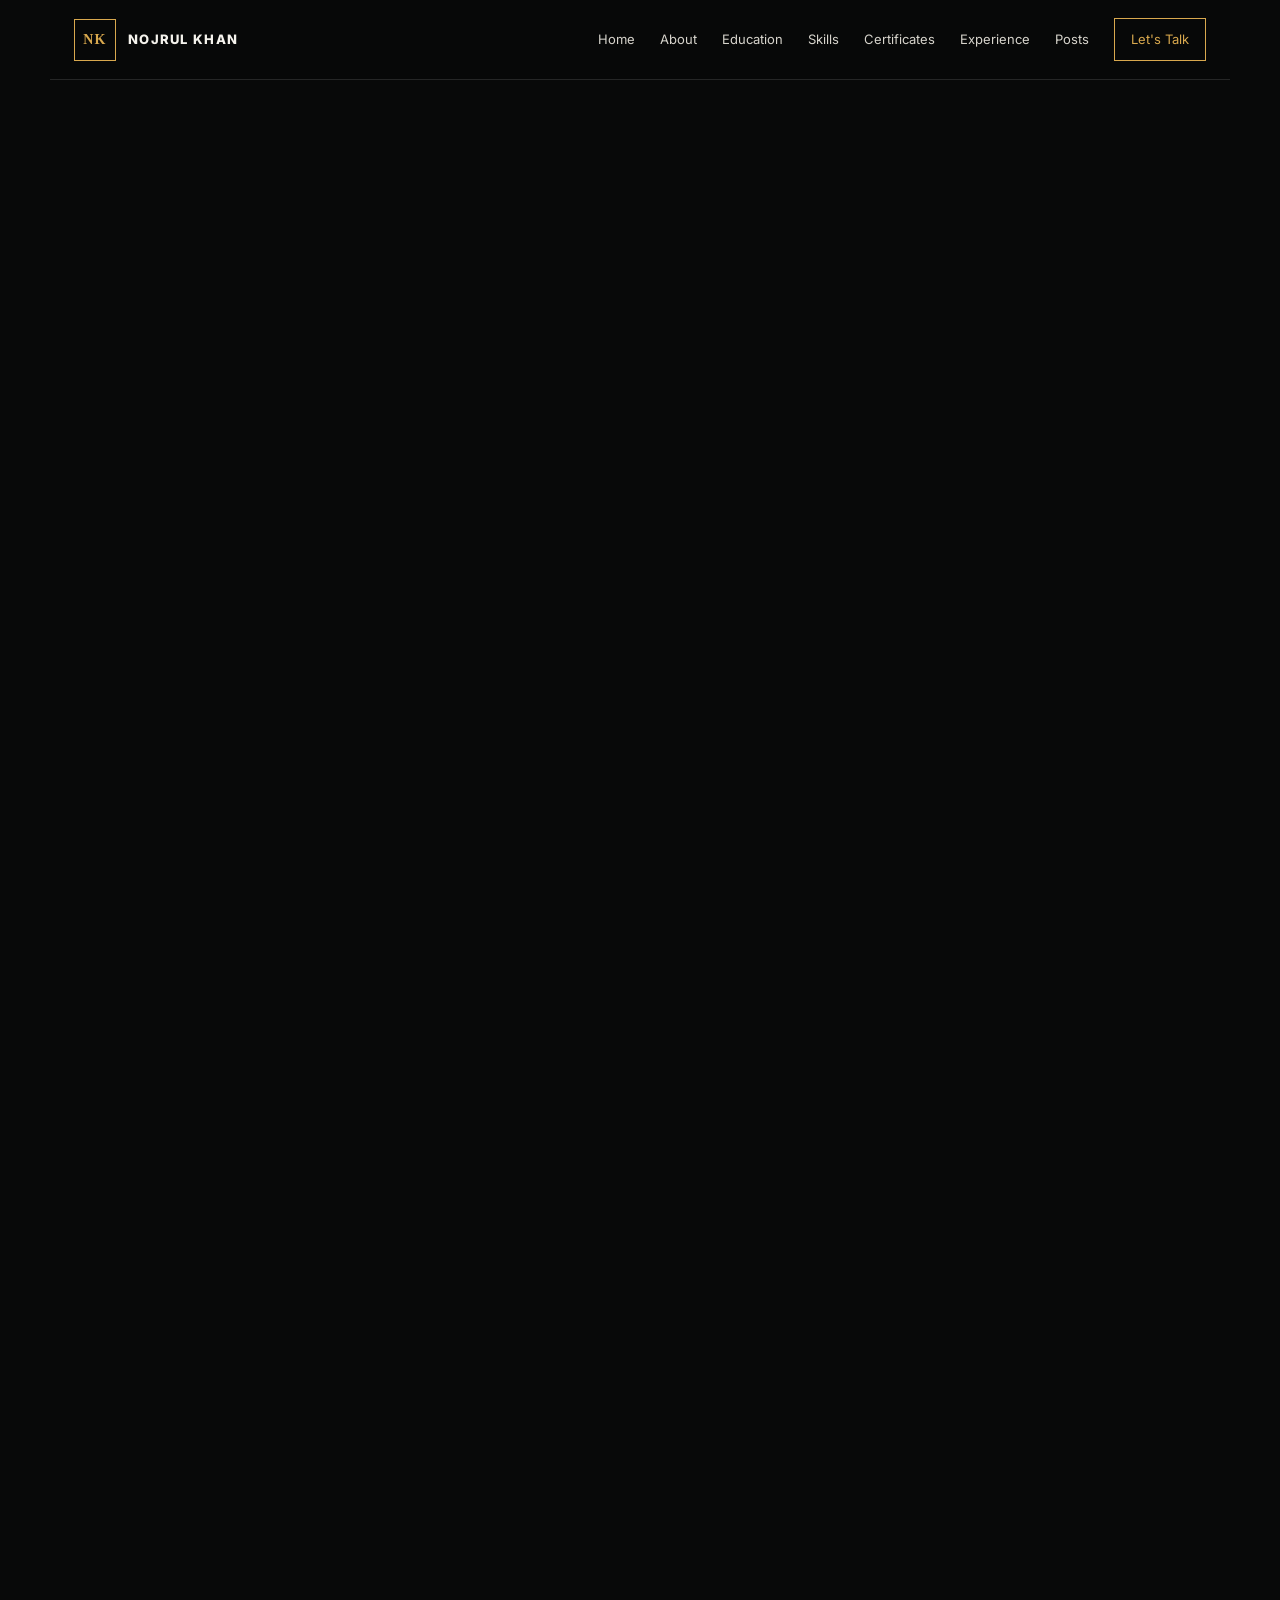
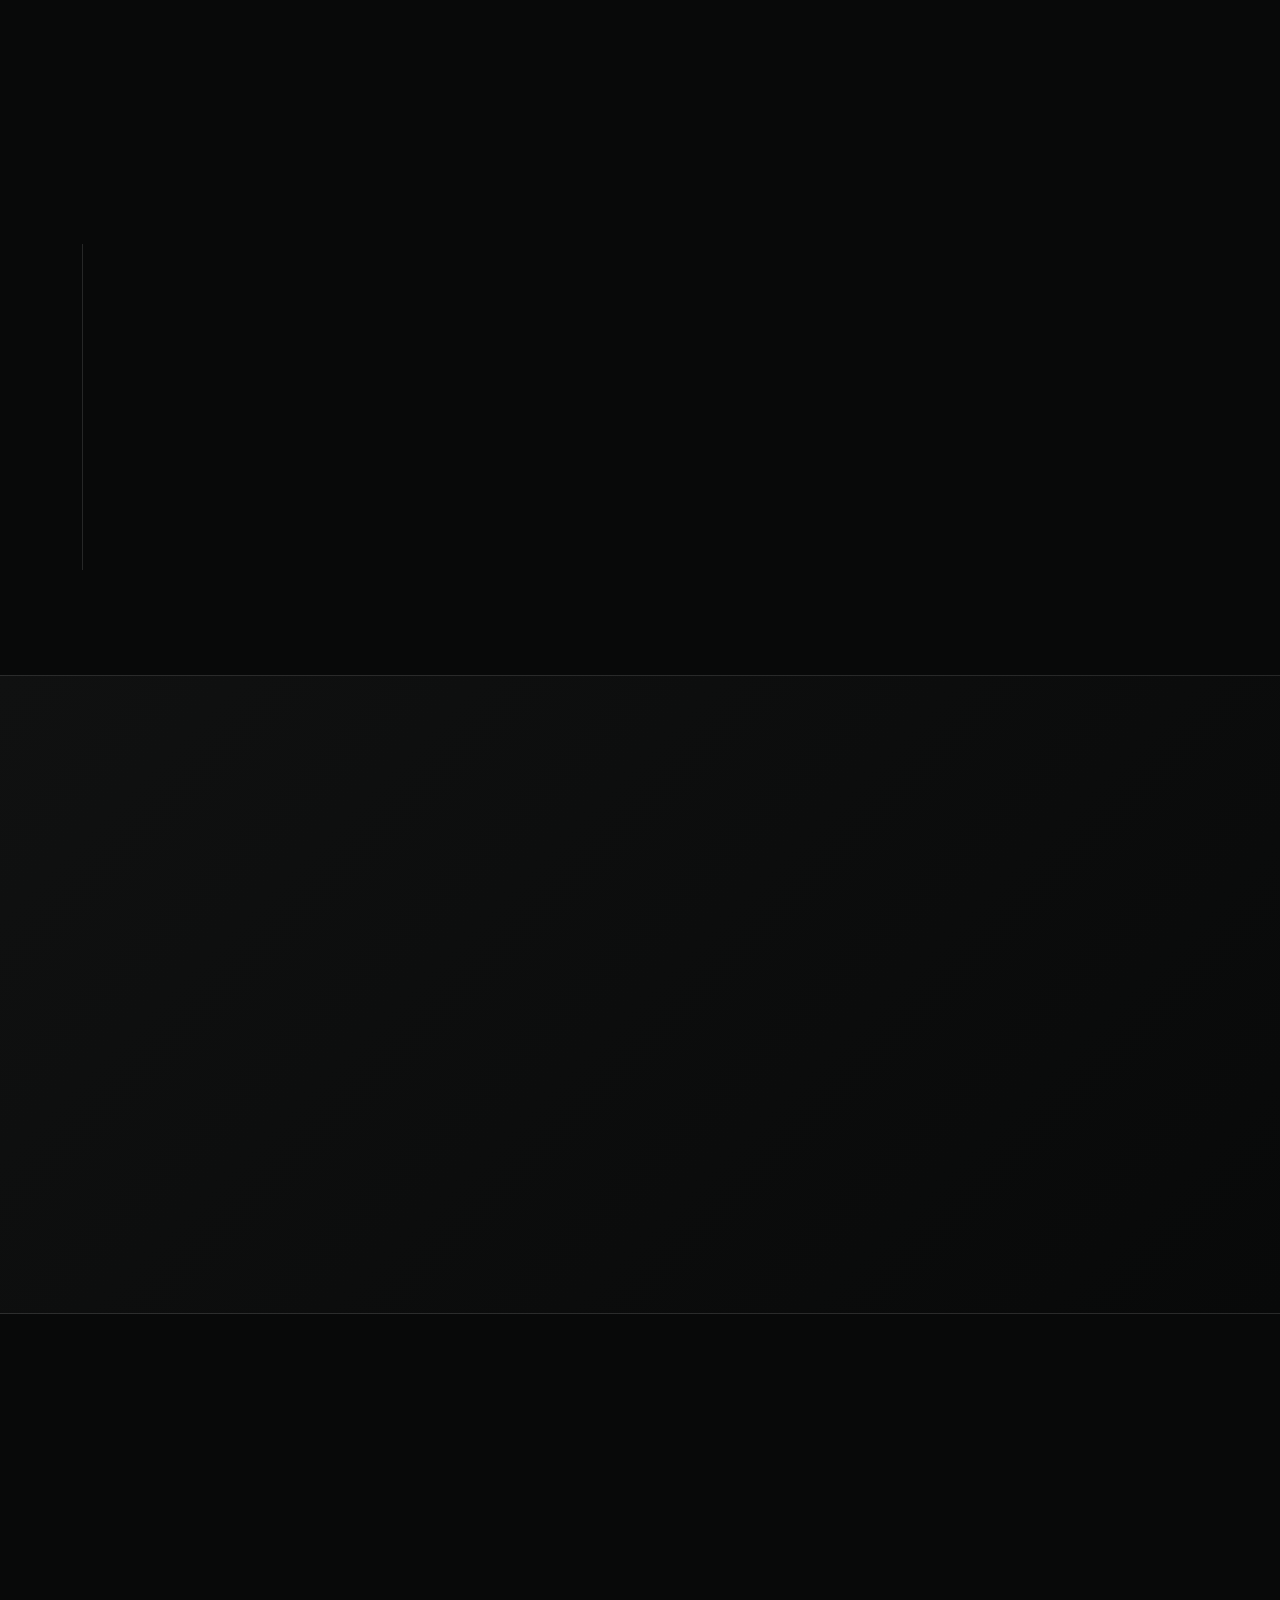
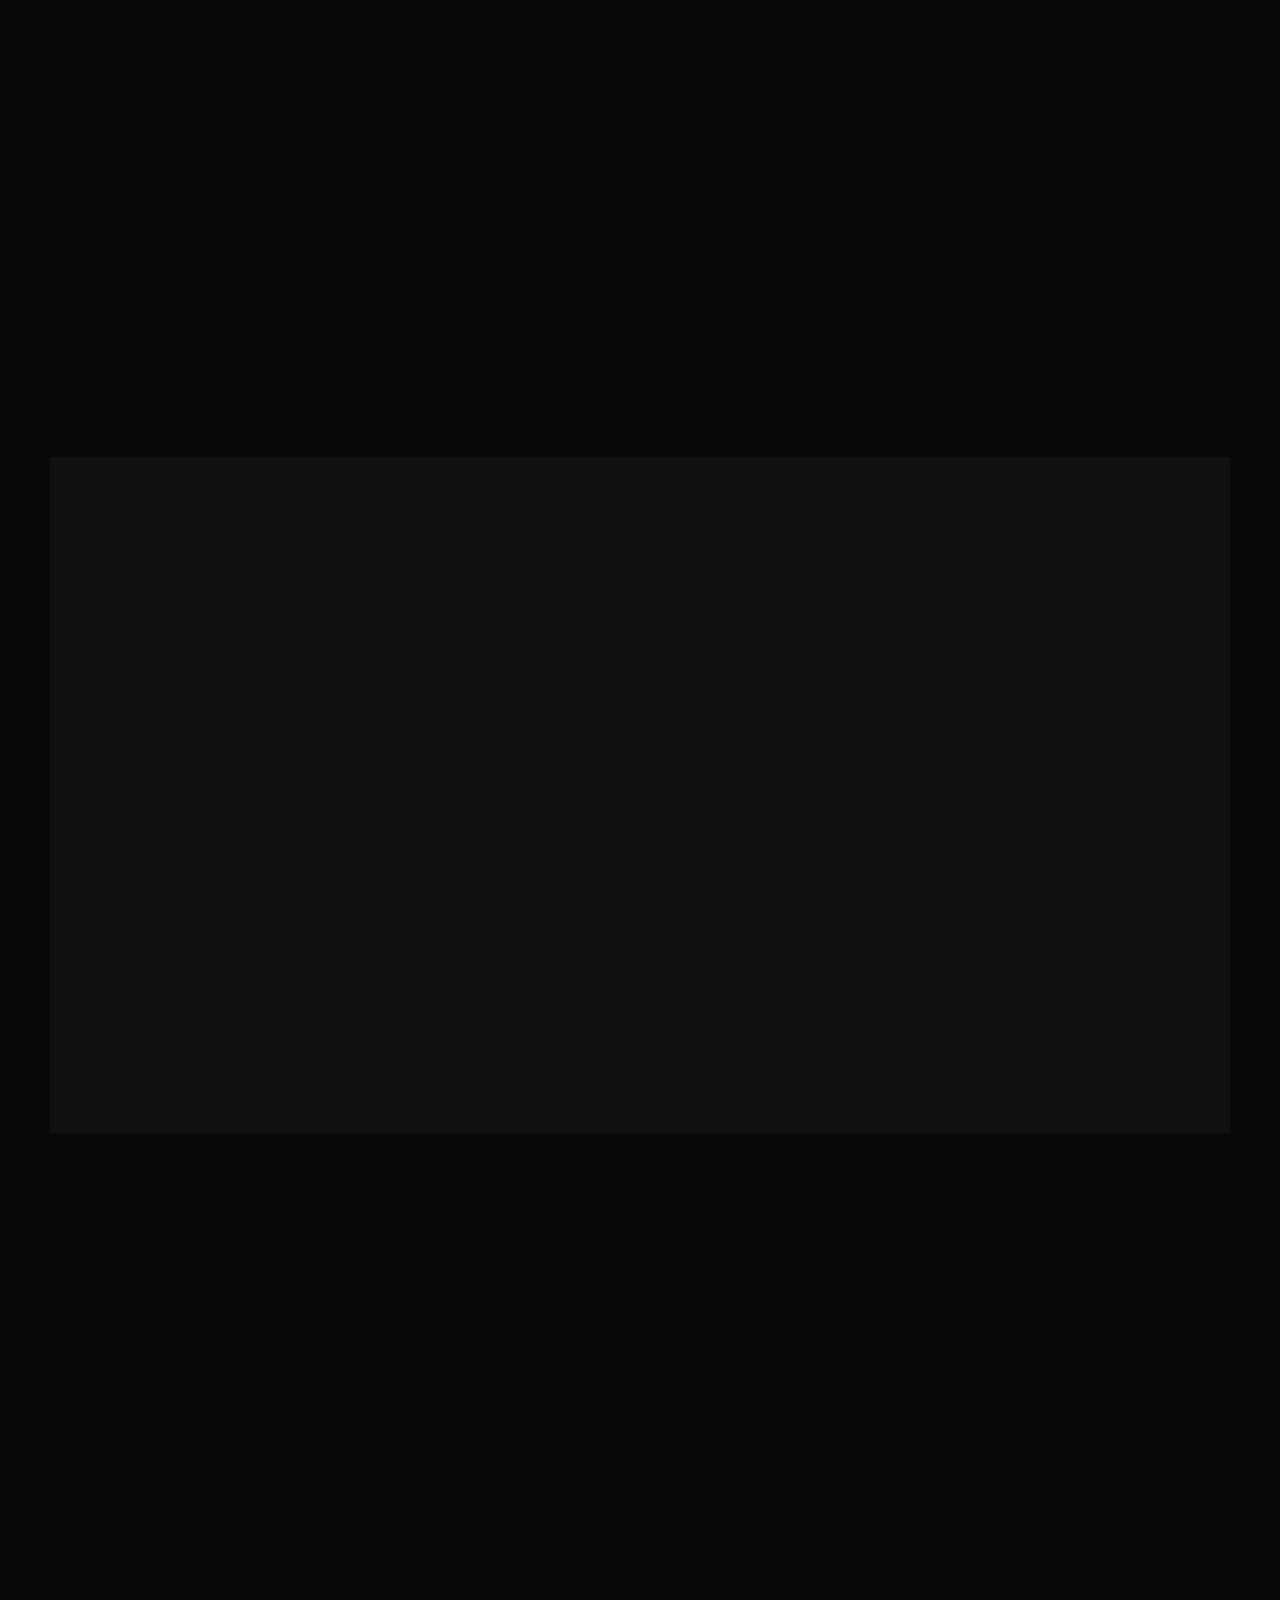
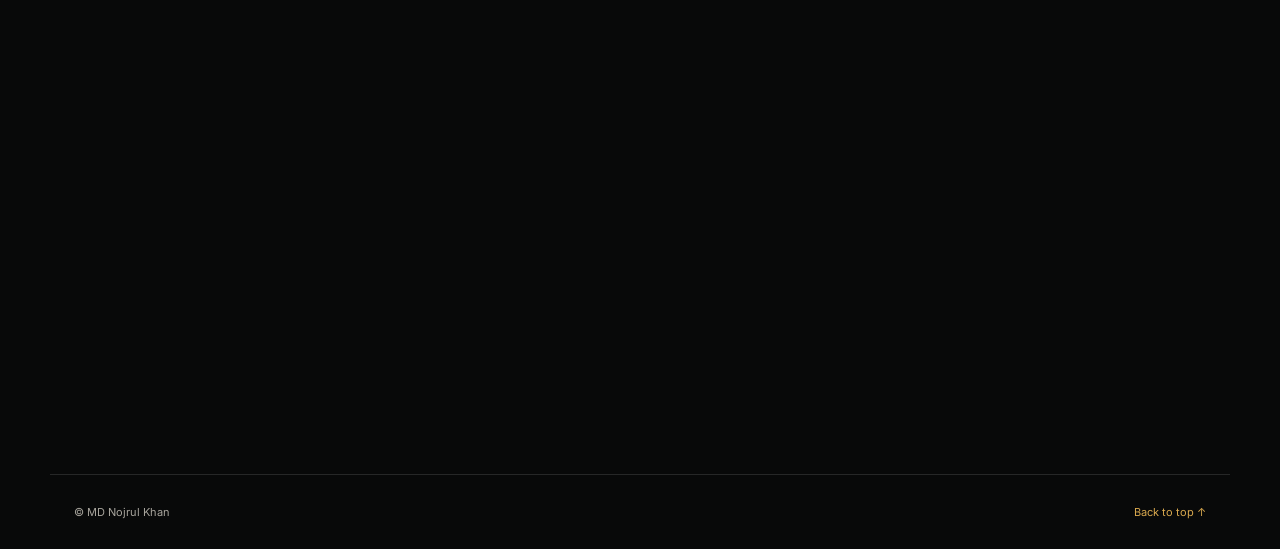
==== index.html @ e227c8af "Add files via upload" ====
<!doctype html>
<html lang="en">
<head>
  <meta charset="utf-8">
  <meta name="viewport" content="width=device-width, initial-scale=1">
  <meta name="description" content="MD Nojrul Khan — Business Management Professional">
  <title>MD Nojrul Khan | Business Management Professional</title>
  <link rel="preconnect" href="https://fonts.googleapis.com">
  <link rel="preconnect" href="https://fonts.gstatic.com" crossorigin>
  <link href="https://fonts.googleapis.com/css2?family=Inter:wght@400;500;600;700;800&family=Playfair+Display:wght@600;700&display=swap" rel="stylesheet">
  <link rel="stylesheet" href="style.css">
</head>
<body>
  <header class="site-header">
    <a class="brand" href="#home" aria-label="MD Nojrul Khan home">
      <span class="brand-mark">NK</span>
      <span class="brand-name">NOJRUL KHAN</span>
    </a>
    <button class="menu-toggle" aria-label="Open menu" aria-expanded="false">☰</button>
    <nav class="nav">
      <a href="#home">Home</a>
      <a href="#about">About</a>
      <a href="#education">Education</a>
      <a href="#skills">Skills</a>
      <a href="#certifications">Certificates</a>
      <a href="#experience">Experience</a>
      <a href="#posts">Posts</a>
      <a class="nav-cta" href="#contact">Let's Talk</a>
    </nav>
  </header>

  <main>
    <section id="home" class="hero section">
      <div class="hero-copy reveal">
        <p class="eyebrow">BUSINESS MANAGEMENT PROFESSIONAL</p>
        <h1>MD <span>NOJRUL KHAN</span></h1>
        <p class="hero-lead">
          A motivated Business Management professional focused on communication,
          teamwork, problem solving and practical business skills.
        </p>
        <div class="hero-actions">
          <a class="btn btn-primary" href="#about">Explore My Profile</a>
          <a class="btn btn-outline" href="mailto:nojrulkhan5268@gmail.com">Contact Me</a>
        </div>
        <div class="quick-info">
          <span>📍 Moulvibazar, Bangladesh</span>
          <span>✉️ nojrulkhan5268@gmail.com</span>
        </div>
      </div>
      <div class="hero-photo-wrap reveal">
        <div class="glow"></div>
        <img class="hero-photo" src="assets/profile-photo.png" alt="Portrait of MD Nojrul Khan">
        <div class="photo-card">
          <strong>Business Management</strong>
          <span>OTHM Level 5 • In Progress</span>
        </div>
      </div>
    </section>

    <section class="stats section reveal" aria-label="Profile highlights">
      <div><strong>3+</strong><span>Years Experience</span></div>
      <div><strong>7+</strong><span>Certificates</span></div>
      <div><strong>5</strong><span>Core Skills</span></div>
      <div><strong>3</strong><span>Languages</span></div>
    </section>

    <section id="about" class="section split">
      <div class="section-heading reveal">
        <p class="eyebrow">ABOUT ME</p>
        <h2>Building a strong foundation for a professional career.</h2>
      </div>
      <div class="about-copy reveal">
        <p>
          I am a motivated and dedicated Business Management student with a strong
          foundation in computer skills, communication and problem-solving abilities.
          I am currently pursuing an OTHM Level 5 Extended Diploma in Business
          Management.
        </p>
        <p>
          I am interested in applying my knowledge in a professional environment,
          continuing to learn and grow, and contributing positively to an organization.
        </p>
        <div class="about-pills">
          <span>Communication</span><span>Teamwork</span><span>Project Management</span>
          <span>Problem Solving</span><span>MS Office</span>
        </div>
      </div>
    </section>

    <section id="education" class="section">
      <div class="section-heading reveal">
        <p class="eyebrow">EDUCATION</p>
        <h2>Academic journey</h2>
      </div>
      <div class="timeline">
        <article class="timeline-item reveal">
          <span class="timeline-dot"></span>
          <div>
            <p class="timeline-date">IN PROGRESS</p>
            <h3>OTHM Diploma Extended Level 5 in Business Management</h3>
            <p>OTHM (UK)</p>
          </div>
        </article>
        <article class="timeline-item reveal">
          <span class="timeline-dot"></span>
          <div>
            <p class="timeline-date">120 CREDITS</p>
            <h3>OTHM Diploma Level 3 in Business Management</h3>
            <p>OTHM (UK)</p>
          </div>
        </article>
        <article class="timeline-item reveal">
          <span class="timeline-dot"></span>
          <div>
            <p class="timeline-date">GPA 3.11 / 5.00</p>
            <h3>Secondary School Certificate (SSC)</h3>
            <p>Bangladesh</p>
          </div>
        </article>
      </div>
    </section>

    <section id="skills" class="section dark-section">
      <div class="section-heading reveal">
        <p class="eyebrow">SKILLS & LANGUAGES</p>
        <h2>What I bring to a team</h2>
      </div>
      <div class="skill-grid">
        <article class="skill-card reveal"><span>01</span><h3>Communication</h3><p>Clear, respectful and professional communication.</p></article>
        <article class="skill-card reveal"><span>02</span><h3>Teamwork</h3><p>Collaborating with others to achieve shared goals.</p></article>
        <article class="skill-card reveal"><span>03</span><h3>Project Management</h3><p>Organizing tasks, priorities and responsibilities.</p></article>
        <article class="skill-card reveal"><span>04</span><h3>Problem Solving</h3><p>Approaching operational challenges with practical solutions.</p></article>
        <article class="skill-card reveal"><span>05</span><h3>MS Office</h3><p>Computer skills across common Microsoft Office tools.</p></article>
      </div>
      <div class="language-row reveal">
        <div><strong>Bengali</strong><span>Fluent</span></div>
        <div><strong>English</strong><span>Good</span></div>
        <div><strong>Hindi</strong><span>Basic</span></div>
      </div>
    </section>

    <section id="certifications" class="section">
      <div class="section-heading reveal">
        <p class="eyebrow">CERTIFICATIONS</p>
        <h2>Continuous learning</h2>
      </div>
      <div class="cert-grid">
        <article class="cert reveal"><span>01</span><div><h3>Digital Leadership in Business</h3><p>Simplilearn SkillUp</p></div></article>
        <article class="cert reveal"><span>02</span><div><h3>Microsoft PowerPoint Basics</h3><p>Robi 10 Minute School / MuktoPaath</p></div></article>
        <article class="cert reveal"><span>03</span><div><h3>Google Drive</h3><p>Simplilearn SkillUp</p></div></article>
        <article class="cert reveal"><span>04</span><div><h3>English for Everyday</h3><p>10 Minute School / a2i</p></div></article>
        <article class="cert reveal"><span>05</span><div><h3>Business Management Strategies for Beginners</h3><p>MindLuster</p></div></article>
        <article class="cert reveal"><span>06</span><div><h3>Career Guidance</h3><p>10 Minute School / a2i</p></div></article>
        <article class="cert reveal"><span>07</span><div><h3>Microsoft Word</h3><p>MindLuster</p></div></article>
      </div>
    </section>

    <section id="experience" class="section experience-section">
      <div class="section-heading reveal">
        <p class="eyebrow">WORK EXPERIENCE</p>
        <h2>Practical experience</h2>
      </div>
      <article class="experience-card reveal">
        <div class="experience-top">
          <div>
            <p class="timeline-date">3 YEARS EXPERIENCE</p>
            <h3>Manager</h3>
          </div>
          <span class="experience-badge">Management</span>
        </div>
        <ul>
          <li>Managed daily office operations efficiently.</li>
          <li>Maintained computer records and office documentation.</li>
          <li>Coordinated with team members to improve productivity.</li>
          <li>Solved operational and customer-related problems effectively.</li>
        </ul>
      </article>
    </section>

    <section id="posts" class="section posts-section">
      <div class="section-heading reveal">
        <p class="eyebrow">BLOG & UPDATES</p>
        <h2>A space for future posts</h2>
        <p class="muted">This section is ready for your future photos, articles, projects and achievements.</p>
      </div>
      <div class="post-placeholder reveal">
        <div class="post-icon">✦</div>
        <div>
          <h3>Your next story can live here.</h3>
          <p>For the first version, this is a clean placeholder. A free CMS/admin publishing system can be connected in the next step so you can publish from your phone without editing code.</p>
        </div>
      </div>
    </section>

    <section id="contact" class="section contact-section">
      <div class="contact-card reveal">
        <div>
          <p class="eyebrow">LET'S CONNECT</p>
          <h2>Let's talk about opportunities.</h2>
          <p class="muted">Available for professional opportunities, collaboration and networking.</p>
        </div>
        <div class="contact-links">
          <a href="tel:+8801624814020">📞 01624814020</a>
          <a href="mailto:nojrulkhan5268@gmail.com">✉️ nojrulkhan5268@gmail.com</a>
          <a href="https://www.linkedin.com/in/md-nojrul-khan-32a55b423" target="_blank" rel="noopener">in LinkedIn Profile</a>
        </div>
      </div>
    </section>
  </main>

  <footer>
    <span>© <span id="year"></span> MD Nojrul Khan</span>
    <a href="#home">Back to top ↑</a>
  </footer>

  <script src="script.js"></script>
</body>
</html>
---- style.css ----
:root{
  --bg:#080909;
  --surface:#101111;
  --surface-2:#151616;
  --text:#f5f3ed;
  --muted:#a8a59d;
  --gold:#d8a84e;
  --gold-2:#f0c56d;
  --line:rgba(255,255,255,.12);
  --max:1180px;
}
*{box-sizing:border-box}
html{scroll-behavior:smooth}
body{margin:0;background:var(--bg);color:var(--text);font-family:Inter,Arial,sans-serif;line-height:1.65}
a{color:inherit;text-decoration:none}
.site-header{position:sticky;top:0;z-index:50;display:flex;align-items:center;justify-content:space-between;max-width:var(--max);margin:auto;padding:18px 24px;background:rgba(8,9,9,.82);backdrop-filter:blur(18px);border-bottom:1px solid var(--line)}
.brand{display:flex;align-items:center;gap:12px;font-weight:800;letter-spacing:.08em}
.brand-mark{display:grid;place-items:center;width:42px;height:42px;border:1px solid var(--gold);color:var(--gold);font-family:Georgia,serif;font-size:14px}
.brand-name{font-size:13px}
.nav{display:flex;align-items:center;gap:25px;font-size:13px;color:#d7d4cc}
.nav a{transition:.2s}
.nav a:hover{color:var(--gold)}
.nav-cta{padding:10px 16px;border:1px solid var(--gold);color:var(--gold)!important}
.menu-toggle{display:none;background:none;border:0;color:var(--text);font-size:24px}
.section{max-width:var(--max);margin:auto;padding:105px 24px}
.hero{min-height:calc(100vh - 80px);display:grid;grid-template-columns:1fr .85fr;gap:70px;align-items:center;padding-top:75px}
.eyebrow{font-size:11px;letter-spacing:.25em;color:var(--gold);font-weight:700;margin:0 0 16px}
h1,h2,h3,p{margin-top:0}
h1{font-family:"Playfair Display",Georgia,serif;font-size:clamp(50px,7vw,88px);line-height:.98;letter-spacing:-.04em;margin-bottom:25px}
h1 span{display:block;color:var(--gold)}
h2{font-family:"Playfair Display",Georgia,serif;font-size:clamp(34px,4vw,56px);line-height:1.08;letter-spacing:-.025em}
h3{line-height:1.25}
.hero-lead{max-width:620px;color:var(--muted);font-size:17px}
.hero-actions{display:flex;gap:13px;flex-wrap:wrap;margin:30px 0}
.btn{display:inline-flex;padding:13px 20px;font-weight:700;font-size:13px;letter-spacing:.02em}
.btn-primary{background:var(--gold);color:#111}
.btn-outline{border:1px solid var(--line)}
.quick-info{display:flex;gap:18px;flex-wrap:wrap;color:#aaa69d;font-size:12px}
.hero-photo-wrap{position:relative;justify-self:end;max-width:490px;width:100%}
.hero-photo{position:relative;z-index:2;width:100%;aspect-ratio:1/1.08;object-fit:cover;object-position:center 15%;display:block;border:1px solid rgba(216,168,78,.45);filter:saturate(.95)}
.glow{position:absolute;inset:8% -4% -3% 4%;background:radial-gradient(circle at 50% 40%,rgba(216,168,78,.3),transparent 57%);filter:blur(20px)}
.photo-card{position:absolute;z-index:3;left:-35px;bottom:25px;background:rgba(16,17,17,.93);border:1px solid var(--line);padding:15px 18px;display:flex;flex-direction:column;box-shadow:0 15px 45px rgba(0,0,0,.35)}
.photo-card strong{font-size:13px}.photo-card span{font-size:11px;color:var(--muted)}
.stats{display:grid;grid-template-columns:repeat(4,1fr);border-top:1px solid var(--line);border-bottom:1px solid var(--line);padding-top:30px;padding-bottom:30px}
.stats div{text-align:center;border-right:1px solid var(--line)}
.stats div:last-child{border-right:0}
.stats strong{display:block;font-family:"Playfair Display",Georgia,serif;color:var(--gold);font-size:38px}
.stats span{font-size:11px;letter-spacing:.12em;text-transform:uppercase;color:var(--muted)}
.split{display:grid;grid-template-columns:.8fr 1.2fr;gap:80px}
.about-copy{color:#cbc7bf;font-size:16px;max-width:680px}
.about-pills{display:flex;flex-wrap:wrap;gap:9px;margin-top:28px}
.about-pills span{border:1px solid var(--line);padding:8px 11px;font-size:11px;color:#d5d0c5}
.section-heading{max-width:720px;margin-bottom:45px}
.muted{color:var(--muted)}
.timeline{border-left:1px solid var(--line);margin-left:8px}
.timeline-item{position:relative;padding:0 0 42px 40px}
.timeline-item:last-child{padding-bottom:0}
.timeline-dot{position:absolute;left:-6px;top:6px;width:11px;height:11px;border-radius:50%;background:var(--gold);box-shadow:0 0 0 5px var(--bg)}
.timeline-date{font-size:10px;letter-spacing:.2em;color:var(--gold);font-weight:700;margin-bottom:8px}
.timeline-item h3{font-size:20px;margin-bottom:5px}
.timeline-item p:last-child{color:var(--muted);margin:0}
.dark-section{max-width:none;background:linear-gradient(135deg,#101111,#080909);border-top:1px solid var(--line);border-bottom:1px solid var(--line);padding-left:max(24px,calc((100% - var(--max))/2 + 24px));padding-right:max(24px,calc((100% - var(--max))/2 + 24px))}
.skill-grid{display:grid;grid-template-columns:repeat(5,1fr);gap:12px;max-width:var(--max)}
.skill-card{border:1px solid var(--line);padding:24px;min-height:190px;background:rgba(255,255,255,.02)}
.skill-card span,.cert>span{color:var(--gold);font-size:11px;letter-spacing:.15em}
.skill-card h3{margin:35px 0 10px;font-size:17px}.skill-card p{font-size:12px;color:var(--muted)}
.language-row{max-width:var(--max);display:grid;grid-template-columns:repeat(3,1fr);gap:12px;margin-top:12px}
.language-row div{padding:18px 20px;border:1px solid var(--line);display:flex;justify-content:space-between}
.language-row span{color:var(--muted);font-size:12px}
.cert-grid{display:grid;grid-template-columns:repeat(2,1fr);gap:12px}
.cert{display:flex;gap:18px;padding:22px;border:1px solid var(--line);background:var(--surface)}
.cert h3{font-size:16px;margin:0 0 5px}.cert p{font-size:12px;color:var(--muted);margin:0}
.experience-section{background:var(--surface)}
.experience-card{max-width:900px;border:1px solid var(--line);padding:35px;background:var(--bg)}
.experience-top{display:flex;justify-content:space-between;align-items:flex-start;gap:20px;border-bottom:1px solid var(--line);padding-bottom:20px;margin-bottom:22px}
.experience-top h3{font-family:"Playfair Display",Georgia,serif;font-size:32px;margin:0}
.experience-badge{border:1px solid rgba(216,168,78,.45);color:var(--gold);padding:7px 11px;font-size:10px;text-transform:uppercase;letter-spacing:.12em}
.experience-card li{color:#c4c0b8;margin:10px 0}
.post-placeholder{display:flex;gap:22px;align-items:center;border:1px dashed rgba(216,168,78,.4);padding:30px;max-width:900px;background:rgba(216,168,78,.03)}
.post-icon{width:54px;height:54px;display:grid;place-items:center;border:1px solid var(--gold);color:var(--gold);font-size:24px;flex:none}
.post-placeholder h3{margin-bottom:8px}
.post-placeholder p{color:var(--muted);margin:0;font-size:14px}
.contact-section{padding-top:40px}
.contact-card{display:grid;grid-template-columns:1fr auto;gap:50px;align-items:center;border:1px solid var(--line);padding:45px;background:linear-gradient(135deg,#151616,#0c0d0d)}
.contact-card h2{margin-bottom:15px}
.contact-links{display:flex;flex-direction:column;gap:12px;font-size:13px}
.contact-links a{padding:10px 0;border-bottom:1px solid var(--line);color:#ddd8cf}
.contact-links a:hover{color:var(--gold)}
footer{max-width:var(--max);margin:auto;padding:28px 24px;display:flex;justify-content:space-between;border-top:1px solid var(--line);font-size:11px;color:var(--muted)}
footer a{color:var(--gold)}
.reveal{opacity:0;transform:translateY(18px);transition:opacity .7s ease,transform .7s ease}
.reveal.visible{opacity:1;transform:none}
@media(max-width:900px){
  .nav{display:none;position:absolute;top:78px;left:12px;right:12px;padding:18px;background:#101111;border:1px solid var(--line);flex-direction:column;align-items:stretch}
  .nav.open{display:flex}.nav a{padding:10px}.menu-toggle{display:block}
  .hero{grid-template-columns:1fr;gap:40px}.hero-photo-wrap{justify-self:center;max-width:520px}
  .stats{grid-template-columns:repeat(2,1fr);gap:20px}.stats div:nth-child(2){border-right:0}
  .split{grid-template-columns:1fr;gap:20px}.skill-grid{grid-template-columns:repeat(2,1fr)}
  .cert-grid{grid-template-columns:1fr}.contact-card{grid-template-columns:1fr}
}
@media(max-width:560px){
  .section{padding:75px 18px}.site-header{padding:14px 18px}.brand-name{display:none}
  h1{font-size:48px}.hero-lead{font-size:15px}.photo-card{left:10px;bottom:10px}
  .stats{grid-template-columns:1fr 1fr}.stats strong{font-size:30px}.stats span{font-size:9px}
  .skill-grid{grid-template-columns:1fr}.language-row{grid-template-columns:1fr}
  .experience-top{flex-direction:column}.post-placeholder{align-items:flex-start;flex-direction:column}
  footer{padding:22px 18px}
}
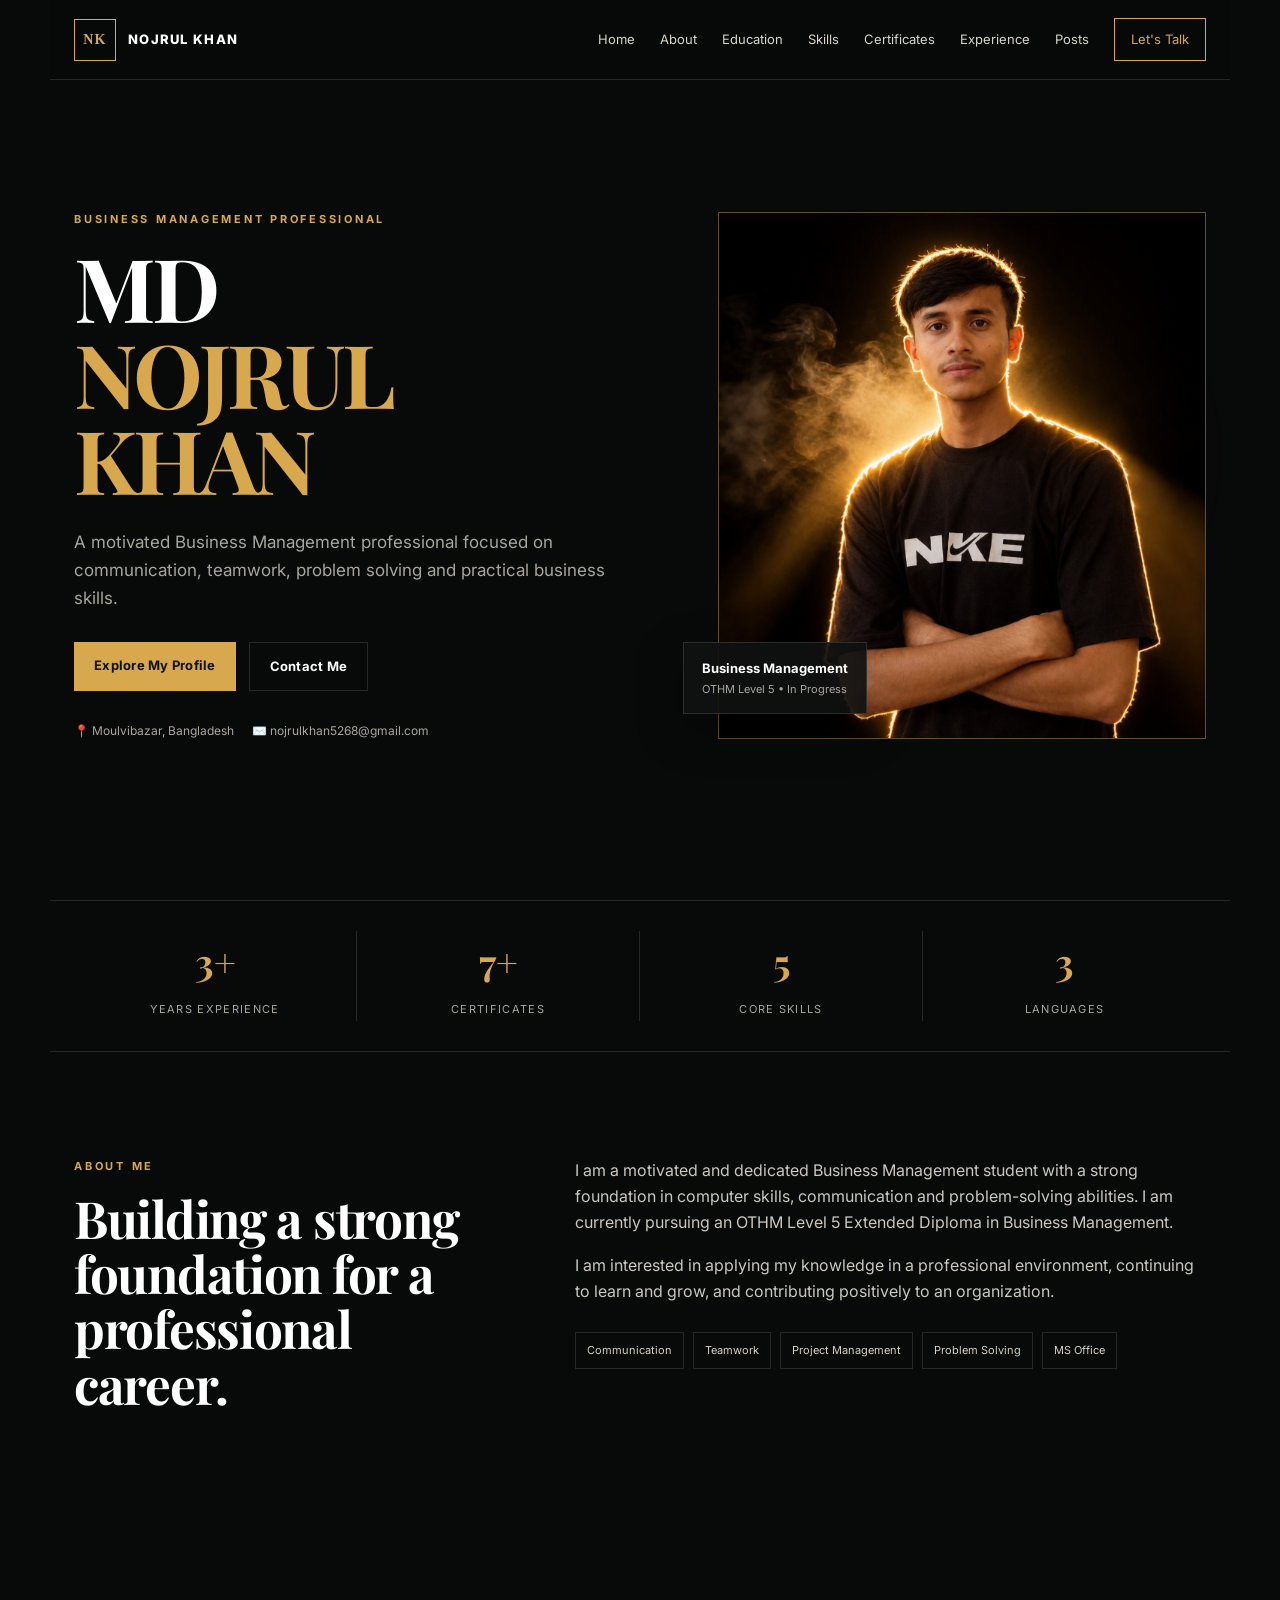
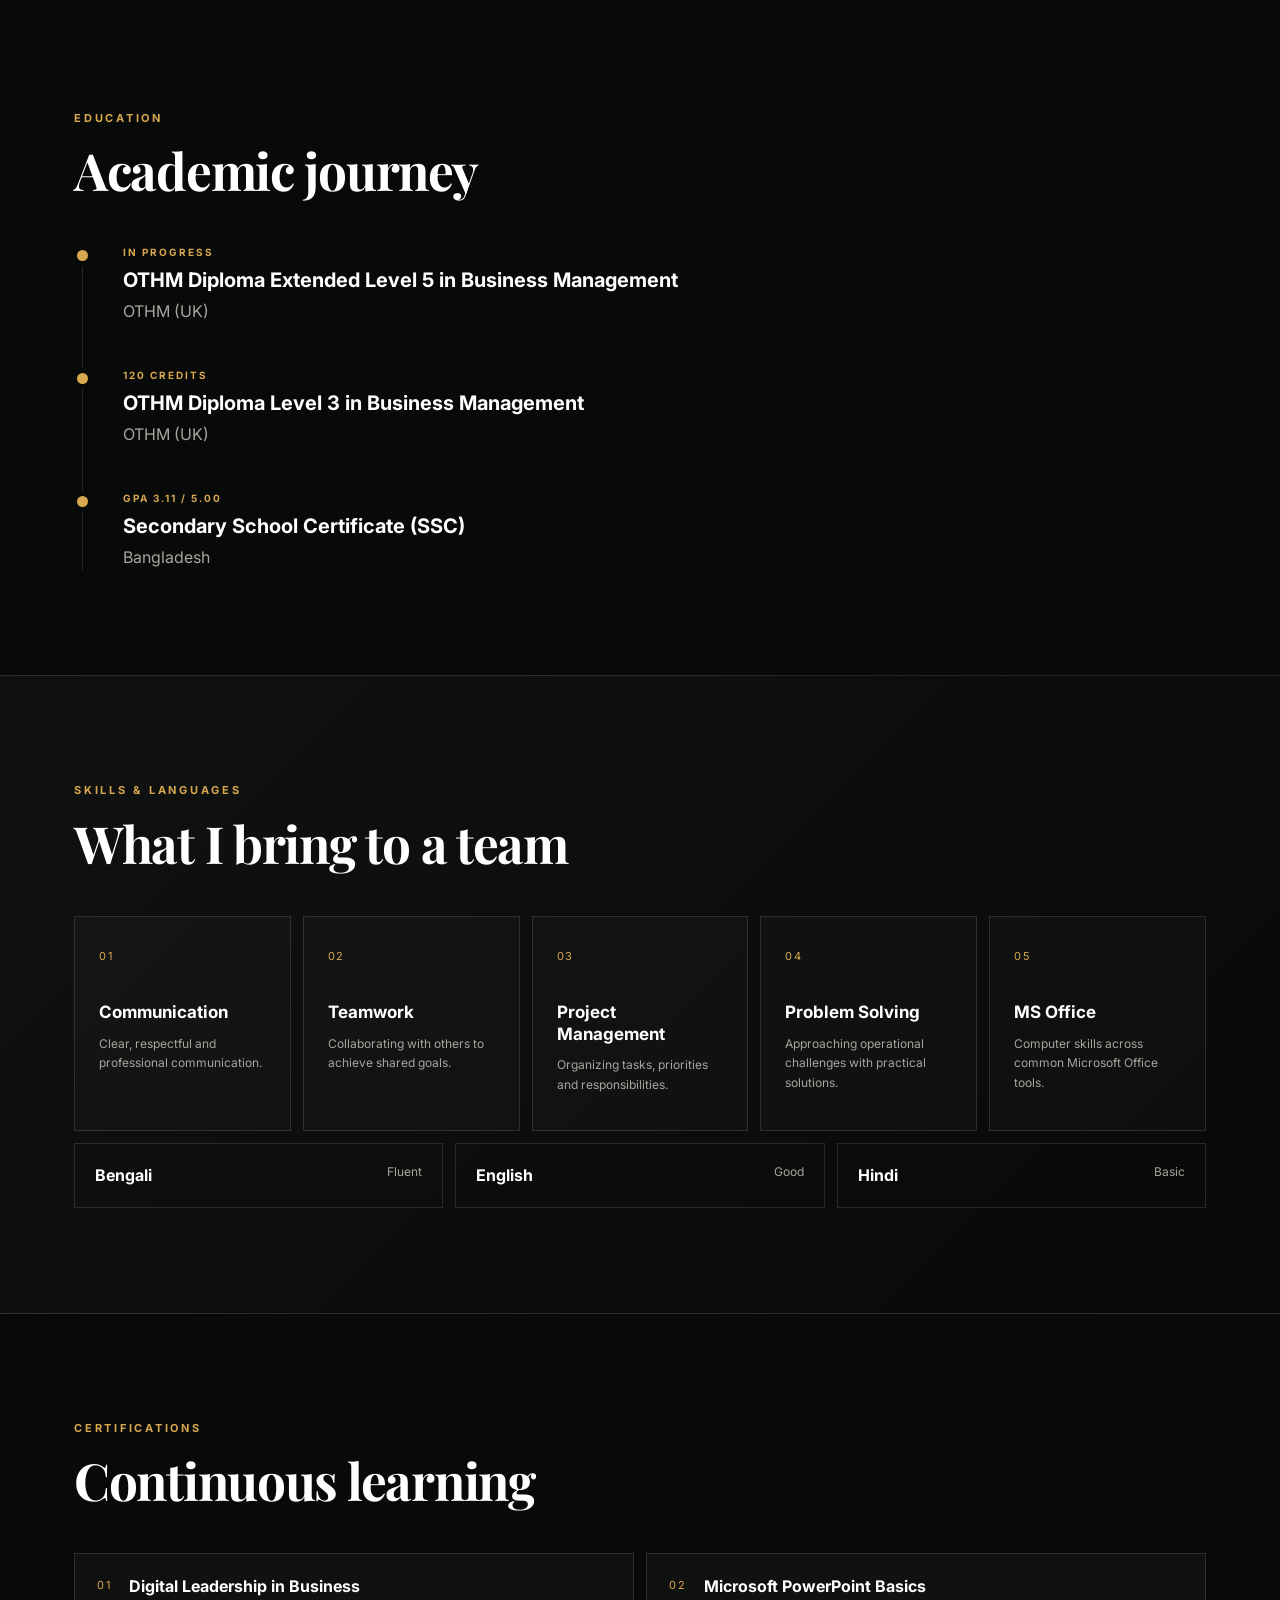
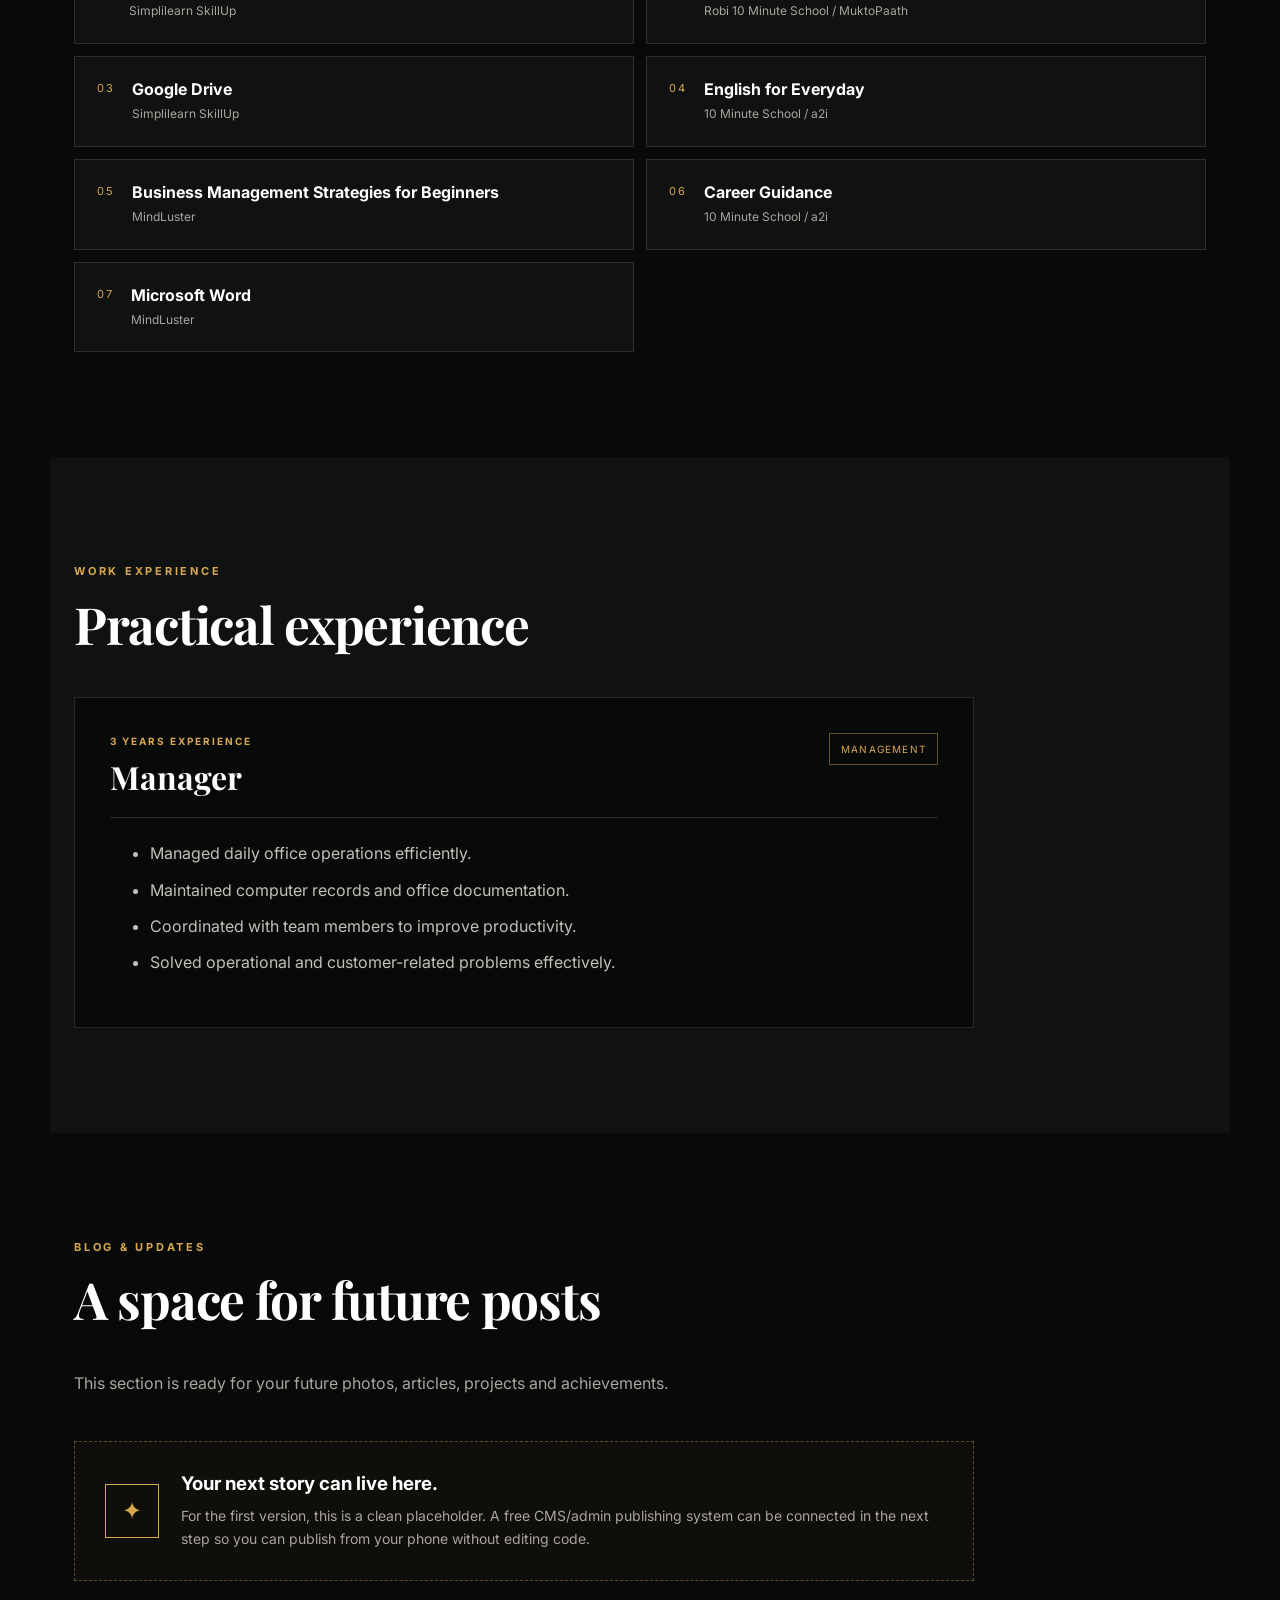
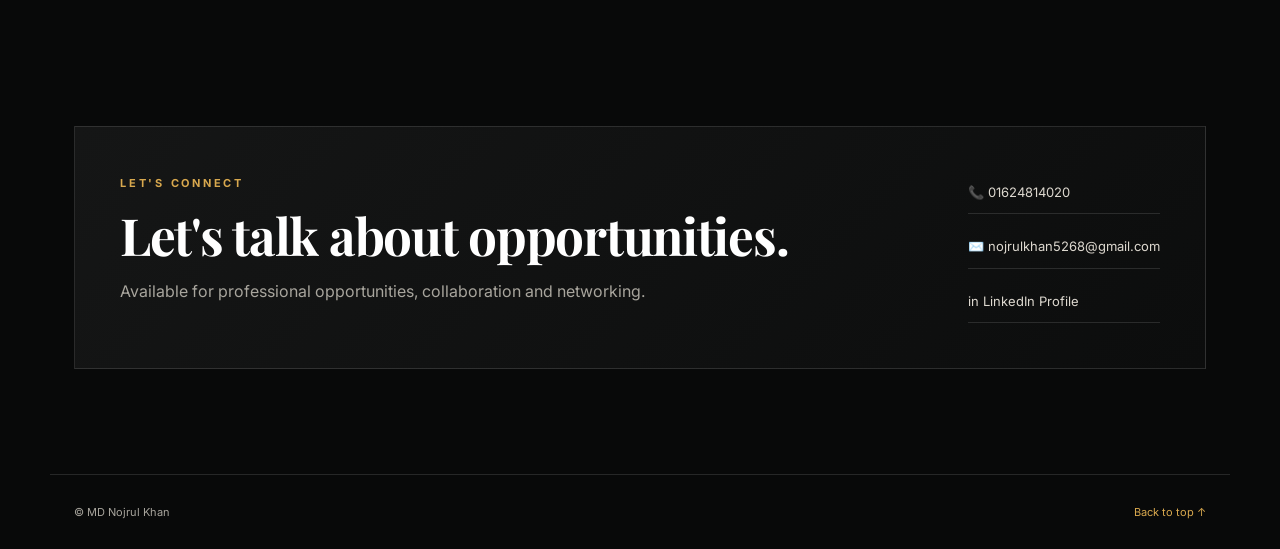
==== commit a015d0e4: "Update index.html" ====
--- a/index.html
+++ b/index.html
@@ -49,7 +49,7 @@
       </div>
       <div class="hero-photo-wrap reveal">
         <div class="glow"></div>
-        <img class="hero-photo" src="assets/profile-photo.png" alt="Portrait of MD Nojrul Khan">
+        <img class="hero-photo" src="assets/resume-reference.png" alt="Portrait of MD Nojrul Khan">
         <div class="photo-card">
           <strong>Business Management</strong>
           <span>OTHM Level 5 • In Progress</span>
--- a/style.css
+++ b/style.css
@@ -106,3 +106,16 @@
   .experience-top{flex-direction:column}.post-placeholder{align-items:flex-start;flex-direction:column}
   footer{padding:22px 18px}
 }
+body {
+  background: #080909 !important;
+  color: #ffffff !important;
+}
+.reveal {
+  opacity: 1 !important;
+  transform: none !important;
+}
+
+body {
+  background: #080909 !important;
+  color: #ffffff !important;
+}
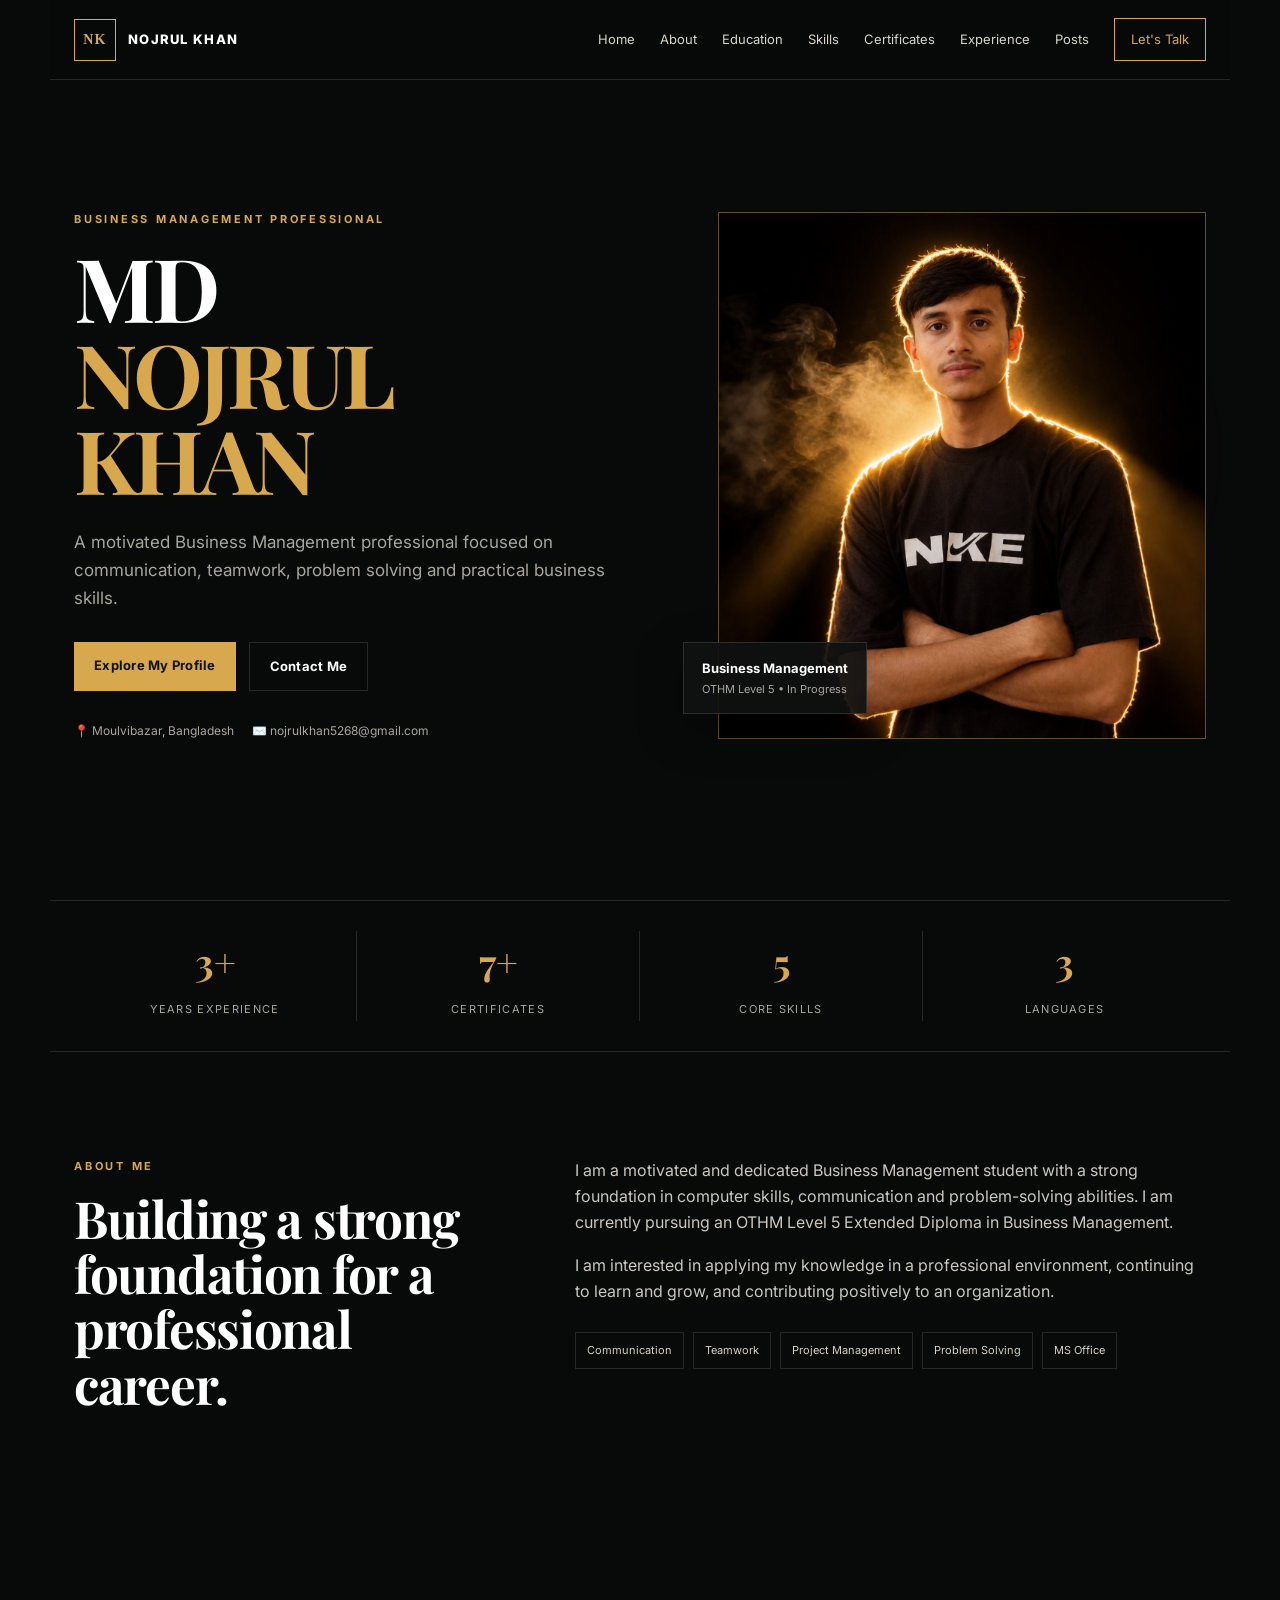
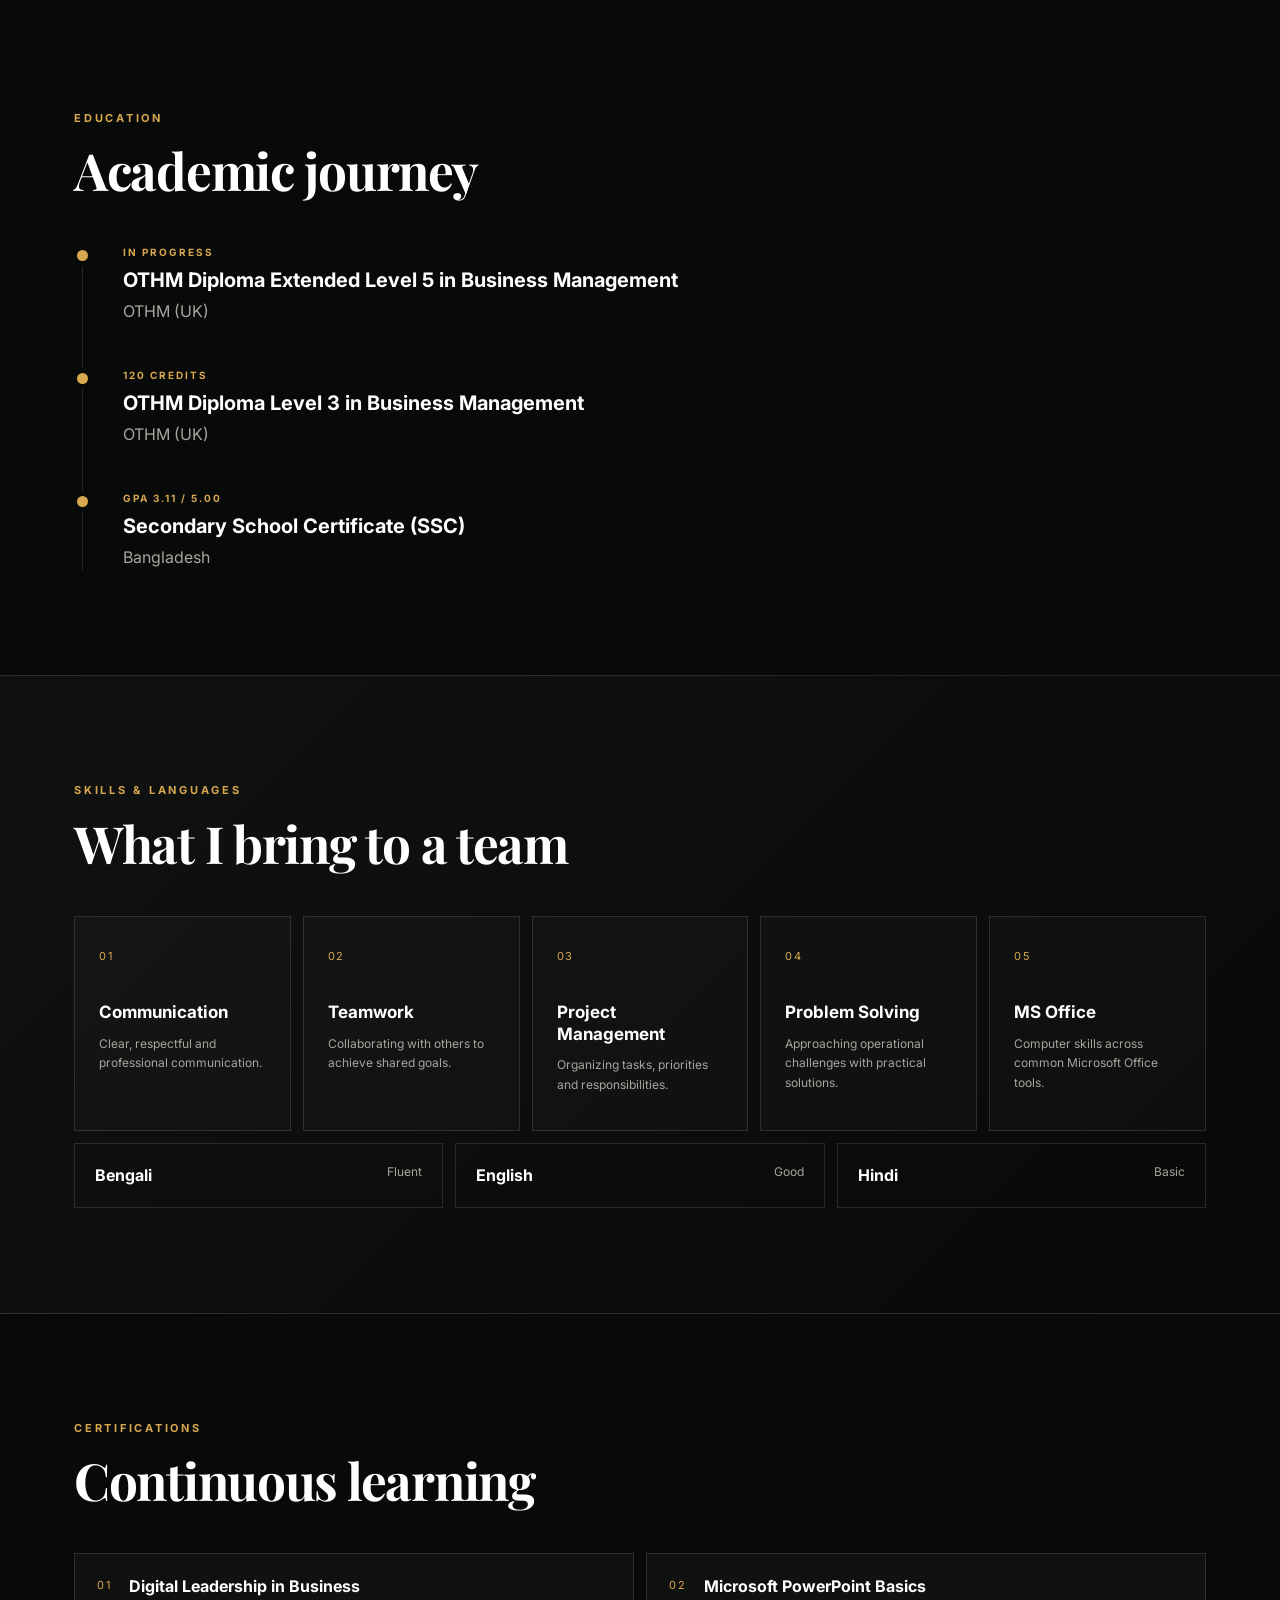
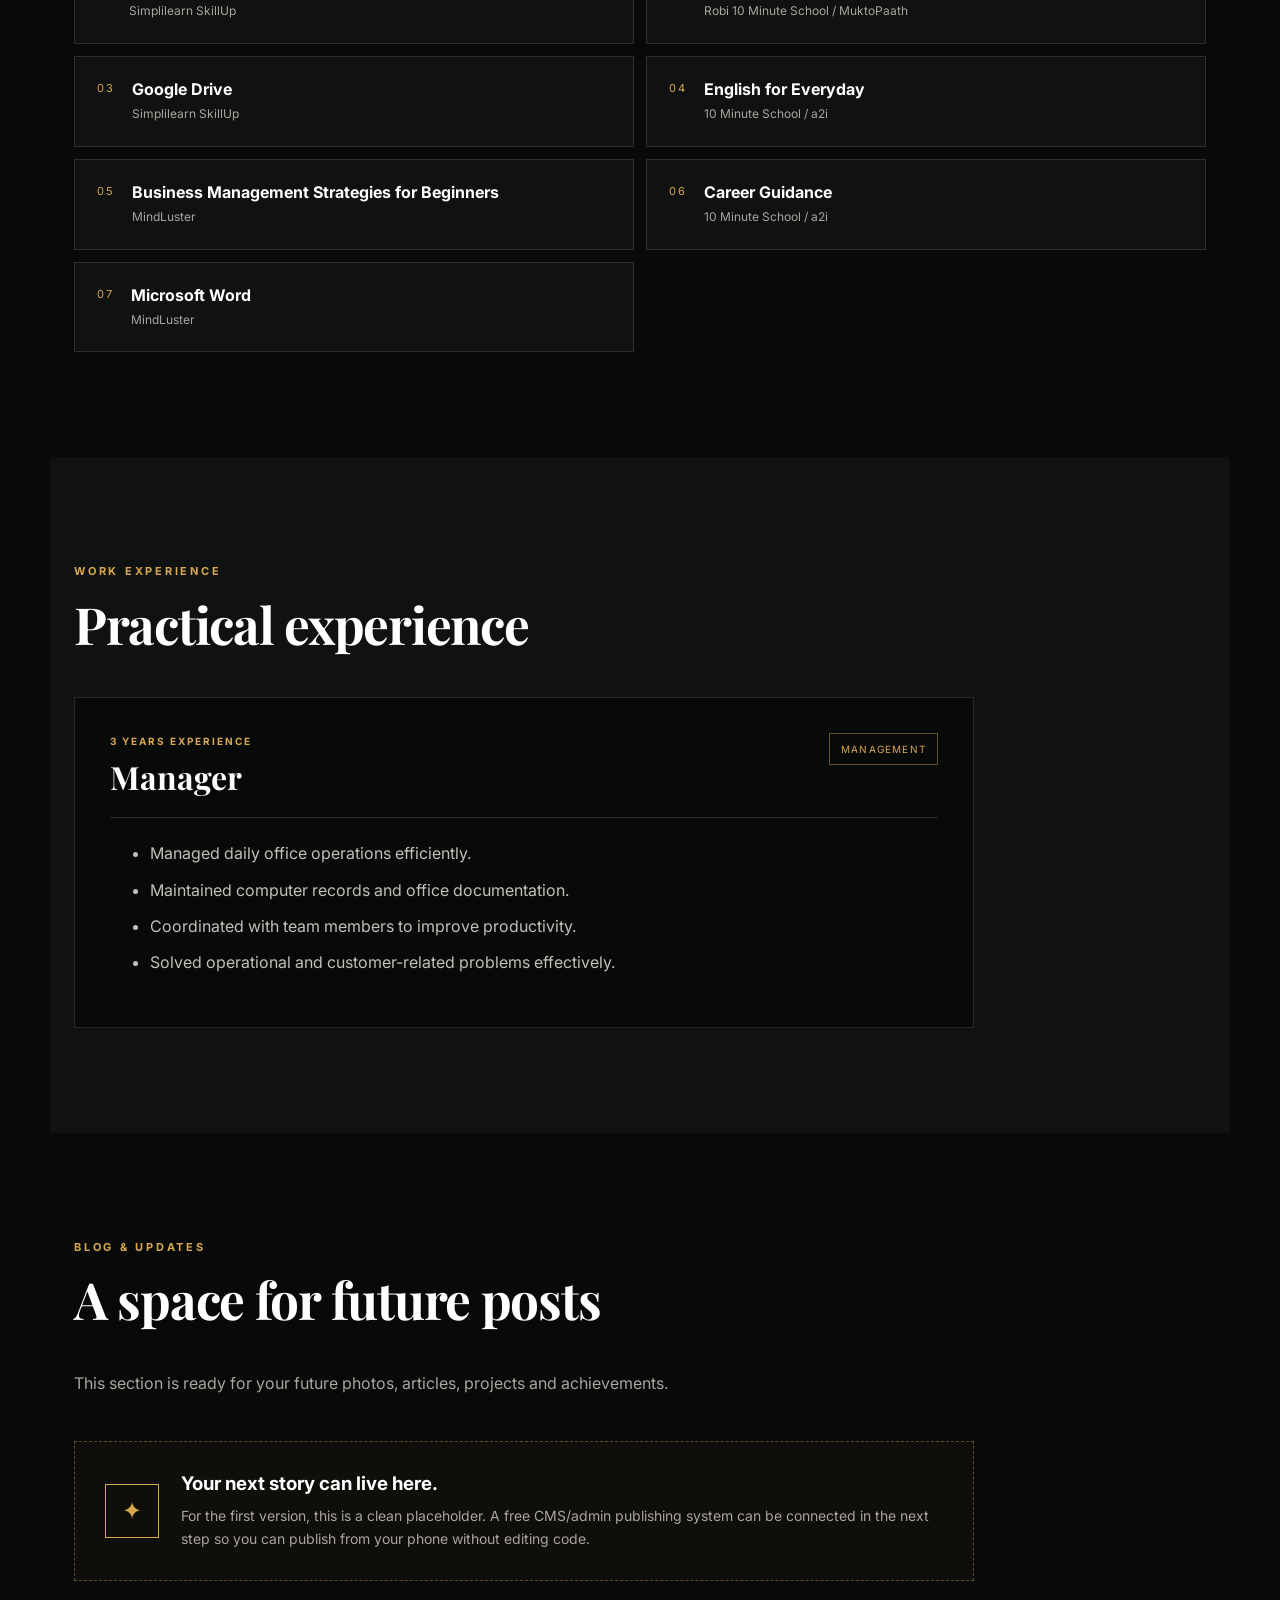
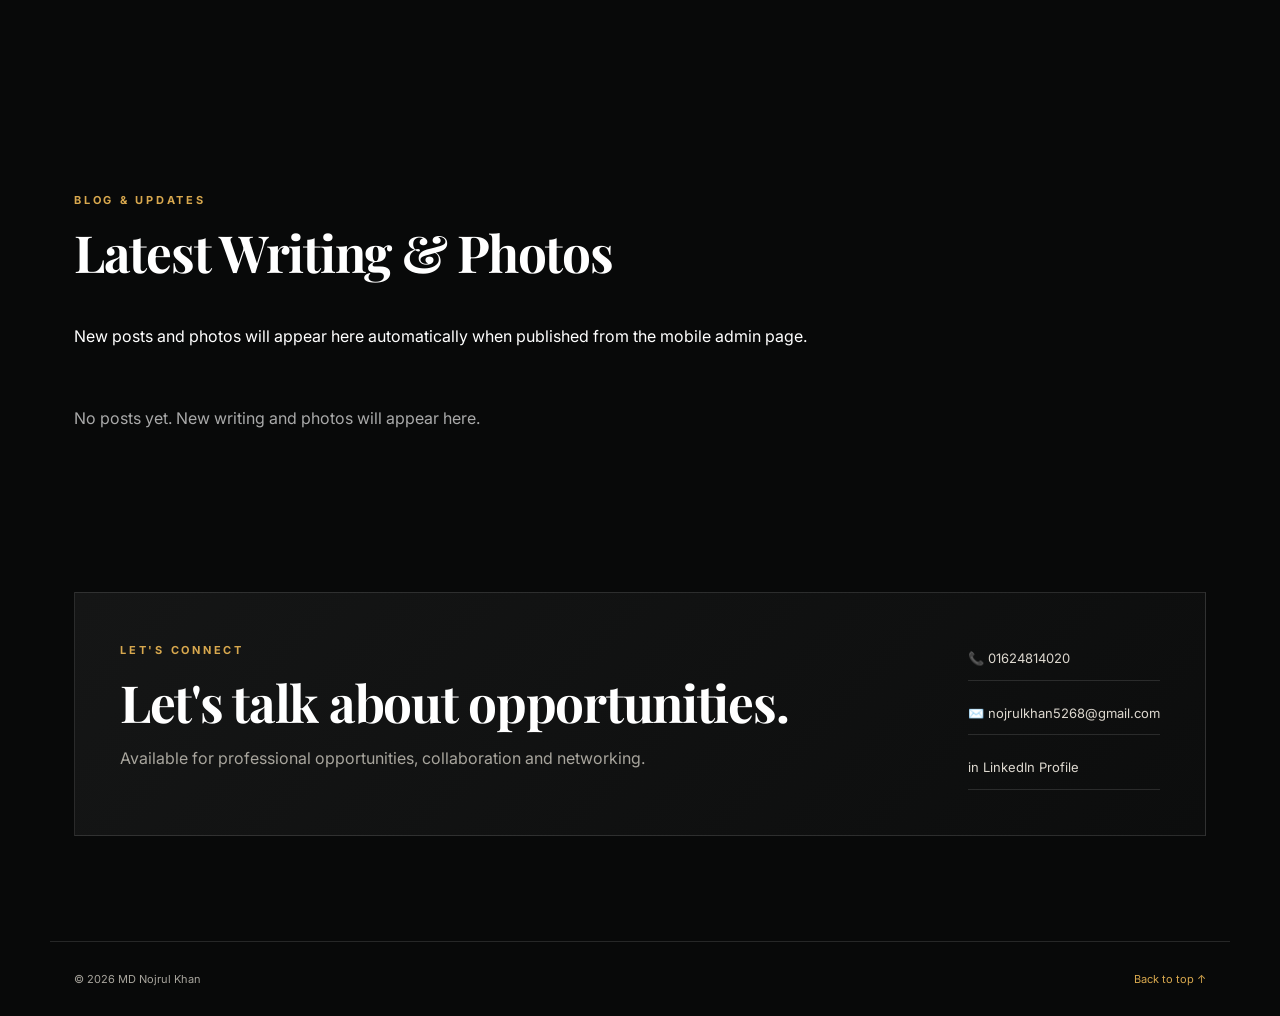
==== commit 7c2229d3: "Add files via upload" ====
--- a/index.html
+++ b/index.html
@@ -9,6 +9,19 @@
   <link rel="preconnect" href="https://fonts.gstatic.com" crossorigin>
   <link href="https://fonts.googleapis.com/css2?family=Inter:wght@400;500;600;700;800&family=Playfair+Display:wght@600;700&display=swap" rel="stylesheet">
   <link rel="stylesheet" href="style.css">
+
+<style>
+.posts-grid{display:grid;grid-template-columns:repeat(2,minmax(0,1fr));gap:24px;margin-top:32px}
+.post-card{background:#111313;border:1px solid rgba(255,255,255,.09);border-radius:18px;overflow:hidden}
+.post-card>img{width:100%;aspect-ratio:16/9;object-fit:cover;display:block}
+.post-card-body{padding:22px}
+.post-date{font-size:.78rem;letter-spacing:.08em;text-transform:uppercase;opacity:.62;margin-bottom:10px}
+.post-card h3{margin:0 0 12px;font-size:1.35rem}
+.post-content p{margin:.55rem 0;line-height:1.75;opacity:.88}
+.posts-empty{margin-top:24px;opacity:.65}
+@media(max-width:700px){.posts-grid{grid-template-columns:1fr}}
+</style>
+
 </head>
 <body>
   <header class="site-header">
@@ -192,7 +205,17 @@
       </div>
     </section>
 
-    <section id="contact" class="section contact-section">
+    <section id="blog" class="section">
+  <div class="section-head reveal">
+    <p class="eyebrow">BLOG & UPDATES</p>
+    <h2>Latest Writing & Photos</h2>
+    <p>New posts and photos will appear here automatically when published from the mobile admin page.</p>
+  </div>
+
+  <div id="posts-grid" class="posts-grid"></div>
+  <p id="posts-empty" class="posts-empty">No posts yet. New writing and photos will appear here.</p>
+</section>
+<section id="contact" class="section contact-section">
       <div class="contact-card reveal">
         <div>
           <p class="eyebrow">LET'S CONNECT</p>
--- a/style.css
+++ b/style.css
@@ -106,10 +106,9 @@
   .experience-top{flex-direction:column}.post-placeholder{align-items:flex-start;flex-direction:column}
   footer{padding:22px 18px}
 }
-body {
-  background: #080909 !important;
-  color: #ffffff !important;
-}
+
+
+/* Compatibility fallback: keep content visible if JavaScript is delayed */
 .reveal {
   opacity: 1 !important;
   transform: none !important;
